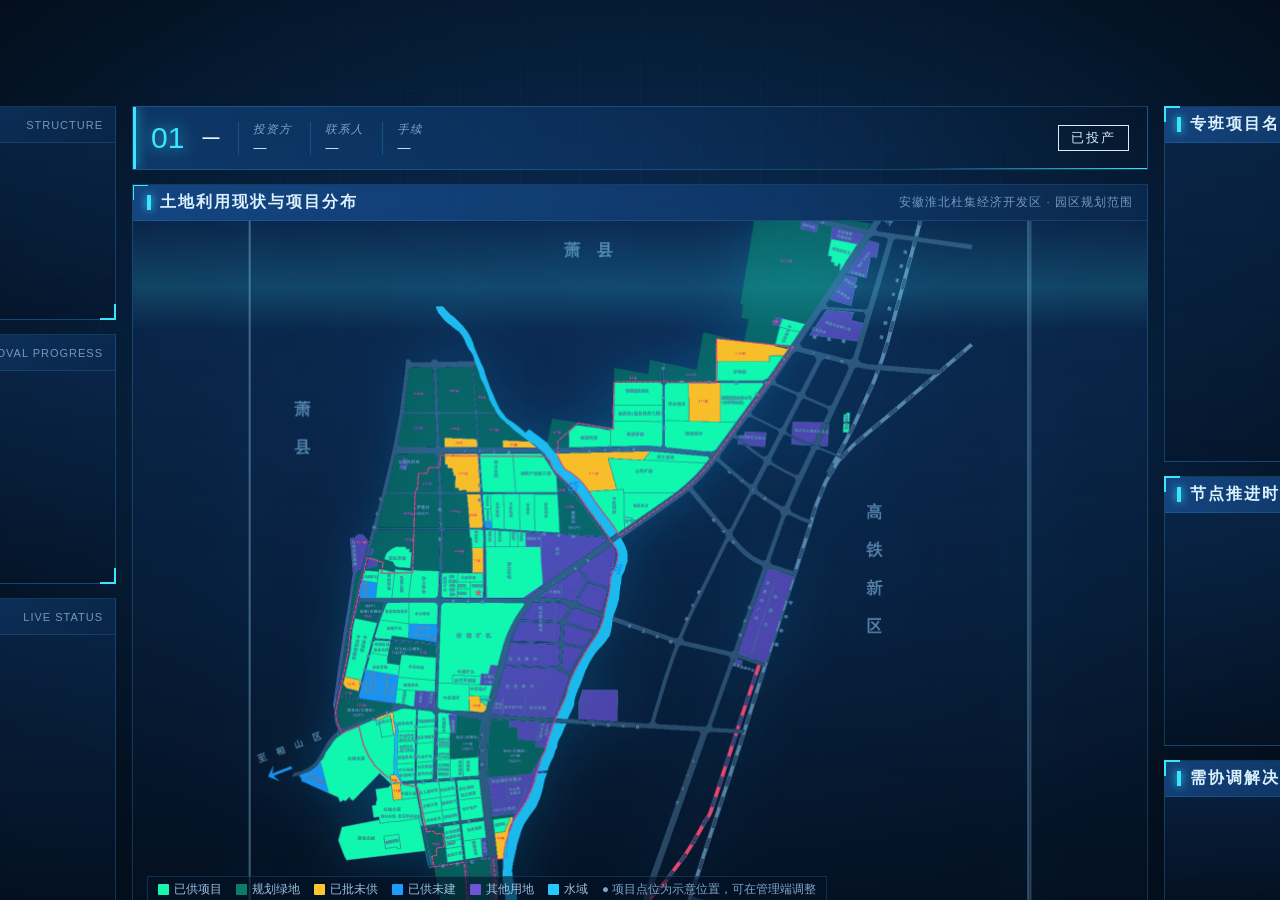
==== index.html @ 0985a7a4 "add index.html" ====
<!DOCTYPE html>
<html lang="zh-CN">
<head>
<meta charset="UTF-8">
<meta name="viewport" content="width=device-width,initial-scale=1">
<title>安徽淮北杜集经济开发区 · 重点项目专班智慧化管理平台</title>
<link rel="stylesheet" href="css/main.css">
</head>
<body>
<div id="viewport">
  <div id="stage">
    <canvas id="particles"></canvas>
    <div class="grid-bg"></div>

    <!-- ================= 头部 ================= -->
    <header class="hd">
      <div class="hd-left">
        <div class="logo-ring">
          <svg viewBox="0 0 120 120">
            <defs>
              <path id="txtCircle" d="M60,60 m-46,0 a46,46 0 1,1 92,0 a46,46 0 1,1 -92,0"></path>
            </defs>
            <g class="ring-spin">
              <circle cx="60" cy="60" r="56" fill="none" stroke="rgba(56,230,255,.45)" stroke-width="1" stroke-dasharray="9 7"></circle>
              <text font-size="9.5" fill="#8ff4ff" letter-spacing="1.6">
                <textPath xlink:href="#txtCircle" href="#txtCircle" startOffset="0">安徽淮北杜集经济开发区 · DUJI DEVELOPMENT ZONE ·</textPath>
              </text>
            </g>
            <g class="ring-spin-rev">
              <circle cx="60" cy="60" r="34" fill="none" stroke="#38e6ff" stroke-width="1.6" stroke-dasharray="2 10" opacity=".85"></circle>
            </g>
            <polygon points="60,30 84,44 84,74 60,88 36,74 36,44" fill="rgba(24,180,255,.10)" stroke="rgba(56,230,255,.75)" stroke-width="1.4"></polygon>
            <circle cx="60" cy="60" r="4.5" fill="#18f5b0"></circle>
          </svg>
        </div>
        <div class="park-name" id="parkName">安徽淮北杜集经济开发区<small>DUJI ECONOMIC DEVELOPMENT ZONE</small></div>
      </div>

      <div class="hd-title">
        <h1 id="mainTitle">重点项目专班智慧化管理平台</h1>
        <div class="sub" id="subTitle"></div>
        <div class="deco"></div>
      </div>

      <div class="hd-right">
        <div class="clock" id="clock">00:00:00</div>
        <div class="clock-date" id="clockDate"></div>
      </div>
    </header>

    <!-- ================= 顶部 KPI ================= -->
    <div class="kpi-row" id="kpiRow"></div>

    <!-- ================= 主体三栏 ================= -->
    <main class="grid">
      <!-- 左栏 -->
      <section class="col col-left">
        <div class="panel h210">
          <div class="panel-head"><i></i><h3>项目结构</h3><em>STRUCTURE</em></div>
          <div class="panel-body"><div class="rings" id="rings"></div></div>
        </div>

        <div class="panel h250">
          <div class="panel-head"><i></i><h3>手续办理进度</h3><em>APPROVAL PROGRESS</em></div>
          <div class="panel-body"><div class="bars" id="bars"></div></div>
        </div>

        <div class="panel flex1">
          <div class="panel-head"><i></i><h3>在办项目动态</h3><em>LIVE STATUS</em></div>
          <div class="panel-body"><div class="card-wrap" id="cardWrap"></div></div>
        </div>
      </section>

      <!-- 中栏 -->
      <section class="col col-center">
        <div class="now-bar" id="nowBar">
          <span class="nb-seq">01</span>
          <span class="nb-name">—</span>
          <span class="nb-item"><em>投资方</em><b>—</b></span>
          <span class="nb-item"><em>联系人</em><b>—</b></span>
          <span class="nb-item"><em>手续</em><b>—</b></span>
          <span class="nb-st">已投产</span>
        </div>

        <div class="panel map-panel">
          <div class="map-head"><i></i><h3>土地利用现状与项目分布</h3><em>安徽淮北杜集经济开发区 · 园区规划范围</em></div>
          <div class="map-frame">
            <img id="mapImg" src="images/land-use-map.png" alt="土地利用现状图">
            <div class="map-scan"></div>
            <div id="mapMarkers" style="position:absolute;inset:0;"></div>
            <div class="map-legend">
              <span><i style="background:#18f5b0"></i>已供项目</span>
              <span><i style="background:#0b7c68"></i>规划绿地</span>
              <span><i style="background:#ffc42e"></i>已批未供</span>
              <span><i style="background:#1e9bff"></i>已供未建</span>
              <span><i style="background:#6e55d8"></i>其他用地</span>
              <span><i style="background:#25c8ff"></i>水域</span>
              <span style="color:#7fa6c8">● 项目点位为示意位置，可在管理端调整</span>
            </div>
          </div>
        </div>
      </section>

      <!-- 右栏 -->
      <section class="col col-right">
        <div class="panel h350">
          <div class="panel-head"><i></i><h3>专班项目名录</h3><em>PROJECT LIST</em></div>
          <div class="panel-body" style="padding:2px 6px;"><div class="list" id="list"><div class="list-inner" id="listInner"></div></div></div>
        </div>

        <div class="panel flex1">
          <div class="panel-head"><i></i><h3>节点推进时间轴</h3><em>TIMELINE</em></div>
          <div class="panel-body" style="padding:8px 12px;"><div class="tl" id="tl"><div class="tl-inner" id="tlInner"></div></div></div>
        </div>

        <div class="panel h150">
          <div class="panel-head"><i></i><h3>需协调解决问题</h3><em>ISSUES</em></div>
          <div class="panel-body" style="padding:8px 10px;overflow:hidden;"><div class="issues" id="issues"></div></div>
        </div>
      </section>
    </main>

    <!-- ================= 底部 ================= -->
    <footer class="ft">
      <div class="badge"><i></i>专班调度动态</div>
      <div class="marquee"><div class="marquee-inner" id="marqueeInner"></div></div>
    </footer>
    <div class="stamp" id="stamp"></div>
  </div>
</div>

<script src="js/data.js"></script>
<script src="js/particles.js"></script>
<script src="js/main.js"></script>
</body>
</html>
---- css/main.css ----
/* ============================================================
   安徽淮北杜集经济开发区 · 重点项目专班智慧化管理平台
   ============================================================ */
:root{
  --cyan:#38e6ff;
  --blue:#2b8cff;
  --green:#18f5b0;
  --amber:#ffc42e;
  --violet:#9b7bff;
  --red:#ff5c7a;
  --txt:#d6ecff;
  --txt-dim:#8fb6d8;
  --line:rgba(74,190,255,.22);
  --panel-bg:linear-gradient(180deg,rgba(13,46,88,.62) 0%,rgba(6,20,42,.42) 100%);
  --font:"微软雅黑","Microsoft YaHei","PingFang SC",sans-serif;
  --num:"Bahnschrift","DIN Alternate","Arial Narrow","Impact",sans-serif;
}
*{margin:0;padding:0;box-sizing:border-box;}
html,body{width:100%;height:100%;overflow:hidden;background:#02060f;}
body{font-family:var(--font);color:var(--txt);-webkit-font-smoothing:antialiased;}
#viewport{position:fixed;inset:0;display:flex;align-items:center;justify-content:center;background:
  radial-gradient(1400px 900px at 50% 45%,#07203f 0%,#03101f 55%,#02060f 100%);}
#stage{width:1920px;height:1080px;position:relative;transform-origin:center center;flex:0 0 auto;
  background:radial-gradient(1200px 760px at 50% 40%,rgba(20,90,170,.28) 0%,rgba(4,14,30,0) 72%);}
#particles{position:absolute;inset:0;width:1920px;height:1080px;display:block;}
.grid-bg{position:absolute;inset:0;background-image:
  linear-gradient(rgba(56,180,255,.055) 1px,transparent 1px),
  linear-gradient(90deg,rgba(56,180,255,.055) 1px,transparent 1px);
  background-size:60px 60px;mask-image:radial-gradient(1000px 640px at 50% 45%,#000 20%,transparent 80%);}

/* ---------------- 头部 ---------------- */
.hd{position:absolute;left:0;top:0;width:1920px;height:96px;z-index:6;}
.hd::after{content:'';position:absolute;left:0;bottom:6px;width:100%;height:1px;
  background:linear-gradient(90deg,transparent,rgba(56,230,255,.15) 12%,rgba(56,230,255,.65) 50%,rgba(56,230,255,.15) 88%,transparent);}
.hd-title{position:absolute;left:50%;top:14px;transform:translateX(-50%);text-align:center;width:1200px;}
.hd-title h1{font-size:40px;font-weight:700;letter-spacing:8px;
  background:linear-gradient(180deg,#ffffff 12%,#8fd8ff 62%,#2f9bff 100%);
  -webkit-background-clip:text;background-clip:text;color:transparent;
  text-shadow:0 0 26px rgba(56,180,255,.55);}
.hd-title .sub{margin-top:6px;font-size:14px;letter-spacing:4px;color:#7fb4dc;}
.hd-title .deco{position:absolute;left:50%;transform:translateX(-50%);bottom:-3px;width:520px;height:6px;
  background:linear-gradient(90deg,transparent,rgba(56,230,255,.85),transparent);filter:blur(1px);}
.hd-left,.hd-right{position:absolute;top:22px;display:flex;align-items:center;gap:14px;}
.hd-left{left:34px;}
.hd-right{right:34px;flex-direction:column;align-items:flex-end;gap:2px;}
.park-name{font-size:19px;letter-spacing:3px;color:#bfe4ff;text-shadow:0 0 14px rgba(56,180,255,.5);}
.park-name small{display:block;font-size:11px;letter-spacing:2px;color:#6f9dc2;margin-top:3px;}
.clock{font-family:var(--num);font-size:26px;letter-spacing:2px;color:#e8f6ff;text-shadow:0 0 16px rgba(56,220,255,.7);}
.clock-date{font-size:13px;letter-spacing:2px;color:#8fb6d8;}

/* 旋转 logo 环 */
.logo-ring{width:56px;height:56px;position:relative;flex:0 0 auto;}
.logo-ring svg{position:absolute;inset:0;width:100%;height:100%;}
.ring-spin{animation:spin 14s linear infinite;transform-origin:50% 50%;}
.ring-spin-rev{animation:spin 9s linear infinite reverse;transform-origin:50% 50%;}
.logo-core{position:absolute;inset:0;display:flex;align-items:center;justify-content:center;
  font-family:var(--num);font-size:15px;letter-spacing:1px;color:#8ff4ff;text-shadow:0 0 12px #38e6ff;}
@keyframes spin{to{transform:rotate(360deg);}}

/* ---------------- KPI 条 ---------------- */
.kpi-row{position:absolute;left:430px;right:430px;top:104px;height:78px;display:flex;gap:12px;z-index:5;}
.kpi{flex:1;position:relative;display:flex;align-items:center;gap:12px;padding:0 16px;
  background:linear-gradient(180deg,rgba(15,52,96,.6),rgba(6,20,42,.25));
  border:1px solid var(--line);border-radius:2px;overflow:hidden;}
.kpi::after{content:'';position:absolute;left:0;top:0;width:2px;height:100%;background:var(--cyan);box-shadow:0 0 10px var(--cyan);}
.kpi .ico{font-size:22px;opacity:.9;}
.kpi .num{font-family:var(--num);font-size:32px;line-height:1;color:#fff;text-shadow:0 0 18px rgba(56,200,255,.75);}
.kpi .num small{font-size:14px;margin-left:2px;color:#8fd8ff;font-family:var(--font);}
.kpi .lbl{font-size:13px;color:#9dc3e2;letter-spacing:1px;margin-top:4px;}
.kpi .txt{display:flex;flex-direction:column;justify-content:center;}
.kpi.c1 .num{color:#6ff0ff;} .kpi.c2 .num{color:#ffd76a;} .kpi.c3 .num{color:#7dffc4;} .kpi.c4 .num{color:#ff9db3;}

/* ---------------- 主体三栏 ---------------- */
.grid{position:absolute;left:24px;right:24px;top:196px;bottom:74px;display:grid;
  grid-template-columns:412px 1fr 412px;gap:16px;z-index:4;}
.col{display:flex;flex-direction:column;gap:14px;min-height:0;}

.panel{position:relative;background:var(--panel-bg);border:1px solid var(--line);
  backdrop-filter:blur(2px);display:flex;flex-direction:column;min-height:0;}
.panel::before,.panel::after{content:'';position:absolute;width:14px;height:14px;border:2px solid var(--cyan);}
.panel::before{left:-1px;top:-1px;border-right:0;border-bottom:0;}
.panel::after{right:-1px;bottom:-1px;border-left:0;border-top:0;}
.panel-head{height:36px;flex:0 0 auto;display:flex;align-items:center;gap:9px;padding:0 12px;
  background:linear-gradient(90deg,rgba(43,140,255,.3),rgba(43,140,255,.02));
  border-bottom:1px solid rgba(74,190,255,.16);}
.panel-head i{width:4px;height:15px;background:var(--cyan);box-shadow:0 0 9px var(--cyan);}
.panel-head h3{font-size:16px;font-weight:600;letter-spacing:2px;color:#d9f1ff;}
.panel-head em{margin-left:auto;font-style:normal;font-size:11px;color:#7199bd;letter-spacing:1px;}
.panel-body{flex:1;min-height:0;padding:10px 12px;position:relative;}

/* ---------------- 环形指标 ---------------- */
.rings{display:flex;justify-content:space-around;align-items:center;height:100%;}
.ring{position:relative;width:104px;height:104px;text-align:center;}
.ring svg{transform:rotate(-90deg);}
.ring .val{position:absolute;inset:0;display:flex;flex-direction:column;align-items:center;justify-content:center;}
.ring .val b{font-family:var(--num);font-size:23px;color:#fff;text-shadow:0 0 14px rgba(56,220,255,.8);}
.ring .val b small{font-size:12px;font-family:var(--font);color:#8fd8ff;margin-left:1px;}
.ring .cap{margin-top:6px;font-size:12.5px;color:#9dc3e2;letter-spacing:1px;}

/* ---------------- 进度条 ---------------- */
.bars{display:flex;flex-direction:column;justify-content:space-around;height:100%;gap:2px;}
.bar-row{display:flex;align-items:center;gap:8px;font-size:13px;}
.bar-row .nm{width:82px;color:#bcdcf5;letter-spacing:.5px;flex:0 0 auto;}
.bar-row .track{flex:1;height:9px;background:rgba(120,180,230,.13);position:relative;overflow:hidden;}
.bar-row .track i{position:absolute;left:0;top:0;height:100%;width:0;transition:width 1.2s cubic-bezier(.2,.8,.3,1);
  background:linear-gradient(90deg,rgba(56,230,255,.35),var(--cyan));box-shadow:0 0 10px rgba(56,230,255,.6);}
.bar-row .track i.warn{background:linear-gradient(90deg,rgba(255,196,46,.35),var(--amber));box-shadow:0 0 10px rgba(255,196,46,.55);}
.bar-row .pc{width:74px;text-align:right;font-family:var(--num);font-size:13px;color:#8fd8ff;flex:0 0 auto;}
.bar-row .pc b{color:#fff;font-size:15px;}

/* ---------------- 项目动态卡 ---------------- */
.card-wrap{height:100%;position:relative;overflow:hidden;}
.card{position:absolute;inset:0;display:flex;flex-direction:column;gap:8px;opacity:0;transform:translateY(14px);
  transition:opacity .6s,transform .6s;pointer-events:none;}
.card.on{opacity:1;transform:none;}
.card-top{display:flex;align-items:center;gap:10px;}
.card-seq{font-family:var(--num);font-size:26px;color:#38e6ff;text-shadow:0 0 14px rgba(56,230,255,.75);}
.card-name{font-size:15.5px;font-weight:600;color:#eaf7ff;line-height:1.35;letter-spacing:.4px;}
.tag{display:inline-block;padding:1px 8px;font-size:11px;border:1px solid rgba(56,230,255,.5);color:#7fe6ff;
  background:rgba(56,230,255,.08);letter-spacing:1px;flex:0 0 auto;}
.card-info{display:grid;grid-template-columns:auto 1fr;gap:4px 10px;font-size:13px;color:#bcdcf5;}
.card-info span{color:#7fa6c8;}
.card-info b{font-weight:400;color:#e3f3ff;}
.node-now{background:rgba(56,180,255,.08);border-left:2px solid var(--amber);padding:7px 10px;font-size:12.5px;
  line-height:1.62;color:#cfe6f8;max-height:86px;overflow:hidden;}
.node-now strong{color:var(--amber);font-weight:600;}
.card-photos{display:flex;gap:6px;flex:1;min-height:96px;}
.card-photos img{flex:1;min-width:0;height:100%;object-fit:cover;border:1px solid rgba(74,190,255,.3);}
.card-photos .ph{flex:1;display:flex;align-items:center;justify-content:center;font-size:12px;color:#5d84a8;
  border:1px dashed rgba(74,190,255,.28);background:rgba(10,34,64,.35);letter-spacing:1px;}

/* ---------------- 项目名录 ---------------- */
.list{height:100%;overflow:hidden;position:relative;}
.list-inner{transition:transform .6s cubic-bezier(.2,.8,.3,1);}
.li{display:flex;align-items:center;gap:9px;height:38px;padding:0 8px;border-bottom:1px solid rgba(74,190,255,.09);
  font-size:13px;color:#a9cbe6;transition:all .35s;}
.li .no{font-family:var(--num);font-size:14px;width:24px;color:#5e89ad;flex:0 0 auto;}
.li .nm{flex:1;white-space:nowrap;overflow:hidden;text-overflow:ellipsis;letter-spacing:.3px;}
.li .st{font-size:11px;flex:0 0 auto;padding:1px 6px;border:1px solid;letter-spacing:.5px;}
.li.on{background:linear-gradient(90deg,rgba(56,230,255,.2),rgba(56,230,255,0));color:#fff;
  box-shadow:inset 2px 0 0 var(--cyan);}
.li.on .no{color:#38e6ff;}
.st.a{color:#7dffc4;border-color:rgba(125,255,196,.45);}   /* 已投产 */
.st.b{color:#6fd2ff;border-color:rgba(111,210,255,.45);}   /* 建设中 */
.st.c{color:#ffc42e;border-color:rgba(255,196,46,.45);}    /* 前期手续 */
.st.d{color:#b19bff;border-color:rgba(177,155,255,.45);}   /* 已签约 */

/* ---------------- 时间轴 ---------------- */
.tl{height:100%;overflow:hidden;position:relative;}
.tl-inner{transition:transform .5s ease;}
.tl-item{display:flex;gap:10px;padding:7px 2px 7px 0;position:relative;}
.tl-item .dot{flex:0 0 auto;width:14px;height:14px;border-radius:50%;margin-top:2px;position:relative;
  border:1px solid rgba(120,180,230,.5);background:rgba(10,30,58,.9);}
.tl-item .dot::after{content:'';position:absolute;left:6px;top:14px;width:1px;height:calc(100% + 12px);background:rgba(74,190,255,.22);}
.tl-item:last-child .dot::after{display:none;}
.tl-item.done .dot{background:var(--green);border-color:var(--green);box-shadow:0 0 10px rgba(24,245,176,.75);}
.tl-item.undone .dot{background:rgba(255,196,46,.85);border-color:var(--amber);box-shadow:0 0 10px rgba(255,196,46,.6);}
.tl-item .ct{flex:1;min-width:0;}
.tl-item .t1{display:flex;align-items:baseline;gap:8px;font-size:13.5px;color:#e2f2ff;}
.tl-item .t1 em{font-style:normal;font-family:var(--num);font-size:12px;color:#8fd8ff;margin-left:auto;}
.tl-item .t2{font-size:11.5px;color:#7fa6c8;margin-top:2px;line-height:1.5;
  overflow:hidden;display:-webkit-box;-webkit-line-clamp:2;-webkit-box-orient:vertical;}
.tl-item.done .t1{color:#9fd8c6;}

/* ---------------- 问题提示 ---------------- */
.issues{height:100%;overflow:hidden;}
.issue{display:flex;gap:8px;padding:7px 8px;margin-bottom:6px;font-size:12.5px;line-height:1.55;color:#ffd9e1;
  background:linear-gradient(90deg,rgba(255,92,122,.16),rgba(255,92,122,.02));border-left:2px solid var(--red);}
.issue .p{color:#ff9db1;flex:0 0 auto;}
.issue b{color:#ff8fa6;font-weight:600;}

/* ---------------- 地图区 ---------------- */
.map-panel{flex:1;display:flex;flex-direction:column;padding:0;overflow:hidden;}
.map-head{height:36px;flex:0 0 auto;display:flex;align-items:center;padding:0 14px;gap:9px;
  background:linear-gradient(90deg,rgba(43,140,255,.3),rgba(43,140,255,.02));border-bottom:1px solid rgba(74,190,255,.16);}
.map-head i{width:4px;height:15px;background:var(--cyan);box-shadow:0 0 9px var(--cyan);}
.map-head h3{font-size:16px;letter-spacing:2px;color:#d9f1ff;font-weight:600;}
.map-head em{margin-left:auto;font-style:normal;font-size:11.5px;color:#7199bd;letter-spacing:1px;}
.map-frame{flex:1;position:relative;min-height:0;overflow:hidden;}
#mapImg{position:absolute;left:50%;top:50%;transform:translate(-50%,-50%);height:118%;width:auto;
  filter:drop-shadow(0 0 26px rgba(24,180,255,.28)) saturate(1.05);}
.map-scan{position:absolute;left:0;right:0;height:110px;pointer-events:none;
  background:linear-gradient(180deg,rgba(56,230,255,0),rgba(56,230,255,.16) 60%,rgba(56,230,255,0));
  animation:scan 7s linear infinite;}
@keyframes scan{0%{top:-120px;}100%{top:100%;}}
.map-mk{position:absolute;transform:translate(-50%,-50%);cursor:pointer;z-index:3;}
.mk-dot{width:12px;height:12px;border-radius:50%;background:#fff;position:relative;
  box-shadow:0 0 12px 3px currentColor;border:2px solid currentColor;}
.mk-dot::before,.mk-dot::after{content:'';position:absolute;left:50%;top:50%;width:100%;height:100%;
  border-radius:50%;border:1px solid currentColor;transform:translate(-50%,-50%);animation:pulse 2.4s ease-out infinite;}
.mk-dot::after{animation-delay:1.2s;}
@keyframes pulse{0%{width:12px;height:12px;opacity:.95;}100%{width:64px;height:64px;opacity:0;}}
.map-mk .mk-tag{position:absolute;left:16px;top:-11px;white-space:nowrap;font-size:12px;padding:2px 8px;
  background:rgba(4,22,44,.82);border:1px solid currentColor;color:#e6f6ff;letter-spacing:.5px;
  box-shadow:0 0 12px rgba(0,0,0,.4);}
.map-mk .mk-tag b{font-family:var(--num);margin-right:5px;color:inherit;}
.map-mk.flip .mk-tag{left:auto;right:16px;}
.map-mk.on .mk-dot{transform:scale(1.5);}
.map-mk.on .mk-tag{background:rgba(8,40,76,.95);box-shadow:0 0 18px currentColor;}
.map-legend{position:absolute;left:14px;bottom:12px;display:flex;gap:14px;flex-wrap:wrap;font-size:11.5px;color:#9dc3e2;
  background:rgba(4,18,38,.6);border:1px solid rgba(74,190,255,.18);padding:5px 10px;}
.map-legend span{display:flex;align-items:center;gap:5px;}
.map-legend i{width:11px;height:11px;display:inline-block;border-radius:1px;}

/* ---------------- 底部跑马灯 ---------------- */
.ft{position:absolute;left:24px;right:24px;bottom:12px;height:50px;display:flex;align-items:center;gap:14px;z-index:5;}
.ft .badge{flex:0 0 auto;display:flex;align-items:center;gap:8px;font-size:13px;letter-spacing:2px;color:#8ff4ff;
  border:1px solid rgba(56,230,255,.35);padding:5px 12px;background:rgba(10,40,74,.55);}
.ft .badge i{width:7px;height:7px;border-radius:50%;background:var(--green);box-shadow:0 0 10px var(--green);animation:blink 1.6s infinite;}
@keyframes blink{50%{opacity:.25;}}
.marquee{flex:1;height:50px;overflow:hidden;position:relative;border:1px solid var(--line);
  background:linear-gradient(90deg,rgba(11,40,76,.55),rgba(5,16,34,.35));}
.marquee-inner{position:absolute;left:0;top:0;height:100%;display:flex;align-items:center;white-space:nowrap;
  animation:marq 60s linear infinite;}
.marquee-inner span{font-size:14px;color:#bfe0f7;padding:0 22px;letter-spacing:.5px;}
.marquee-inner span em{font-style:normal;font-family:var(--num);color:#38e6ff;margin-right:8px;font-size:15px;}
.marquee-inner span b{color:#ffd76a;font-weight:400;}
@keyframes marq{0%{transform:translateX(0);}100%{transform:translateX(-50%);}}

/* 当前项目信息条（地图上方） */
.now-bar{flex:0 0 auto;height:64px;display:flex;align-items:center;gap:18px;padding:0 18px;position:relative;overflow:hidden;
  background:linear-gradient(90deg,rgba(20,80,150,.55),rgba(6,22,44,.28));border:1px solid var(--line);}
.now-bar::before{content:'';position:absolute;left:0;top:0;width:3px;height:100%;background:var(--cyan);box-shadow:0 0 12px var(--cyan);}
.now-bar::after{content:'';position:absolute;right:0;bottom:0;width:240px;height:1px;background:linear-gradient(90deg,transparent,var(--cyan));}
.nb-seq{font-family:var(--num);font-size:30px;line-height:1;color:#38e6ff;text-shadow:0 0 16px rgba(56,230,255,.8);flex:0 0 auto;}
.nb-name{font-size:17px;font-weight:600;color:#eaf7ff;letter-spacing:1px;max-width:420px;white-space:nowrap;overflow:hidden;text-overflow:ellipsis;flex:0 0 auto;}
.nb-item{display:flex;flex-direction:column;font-size:11.5px;color:#7fa6c8;letter-spacing:1px;border-left:1px solid rgba(74,190,255,.22);padding-left:14px;}
.nb-item b{font-weight:400;color:#dcefff;font-size:13px;margin-top:3px;max-width:280px;white-space:nowrap;overflow:hidden;text-overflow:ellipsis;}
.nb-st{margin-left:auto;font-size:13px;letter-spacing:2px;padding:3px 12px;border:1px solid currentColor;flex:0 0 auto;}

/* 侧栏填充 */
.flex1{flex:1;min-height:0;}
.h210{flex:0 0 214px;}
.h250{flex:0 0 250px;}
.h350{flex:0 0 356px;}
.h150{flex:0 0 156px;}
.map-kpi{display:flex;gap:10px;flex:0 0 auto;padding:10px 12px 4px;}
.map-kpi .k{flex:1;text-align:center;border:1px solid var(--line);padding:6px 4px;background:rgba(10,34,64,.45);}
.map-kpi .k b{display:block;font-family:var(--num);font-size:22px;color:#7dffc4;text-shadow:0 0 12px rgba(125,255,196,.6);}
.map-kpi .k span{font-size:11.5px;color:#8fb6d8;letter-spacing:1px;}

/* 数据更新时间戳 */
.stamp{position:absolute;right:34px;bottom:70px;font-size:11.5px;color:#5f88aa;letter-spacing:1px;z-index:5;}

/* 大屏空白兜底 */
.empty{display:flex;align-items:center;justify-content:center;height:100%;color:#5d84a8;font-size:13px;}
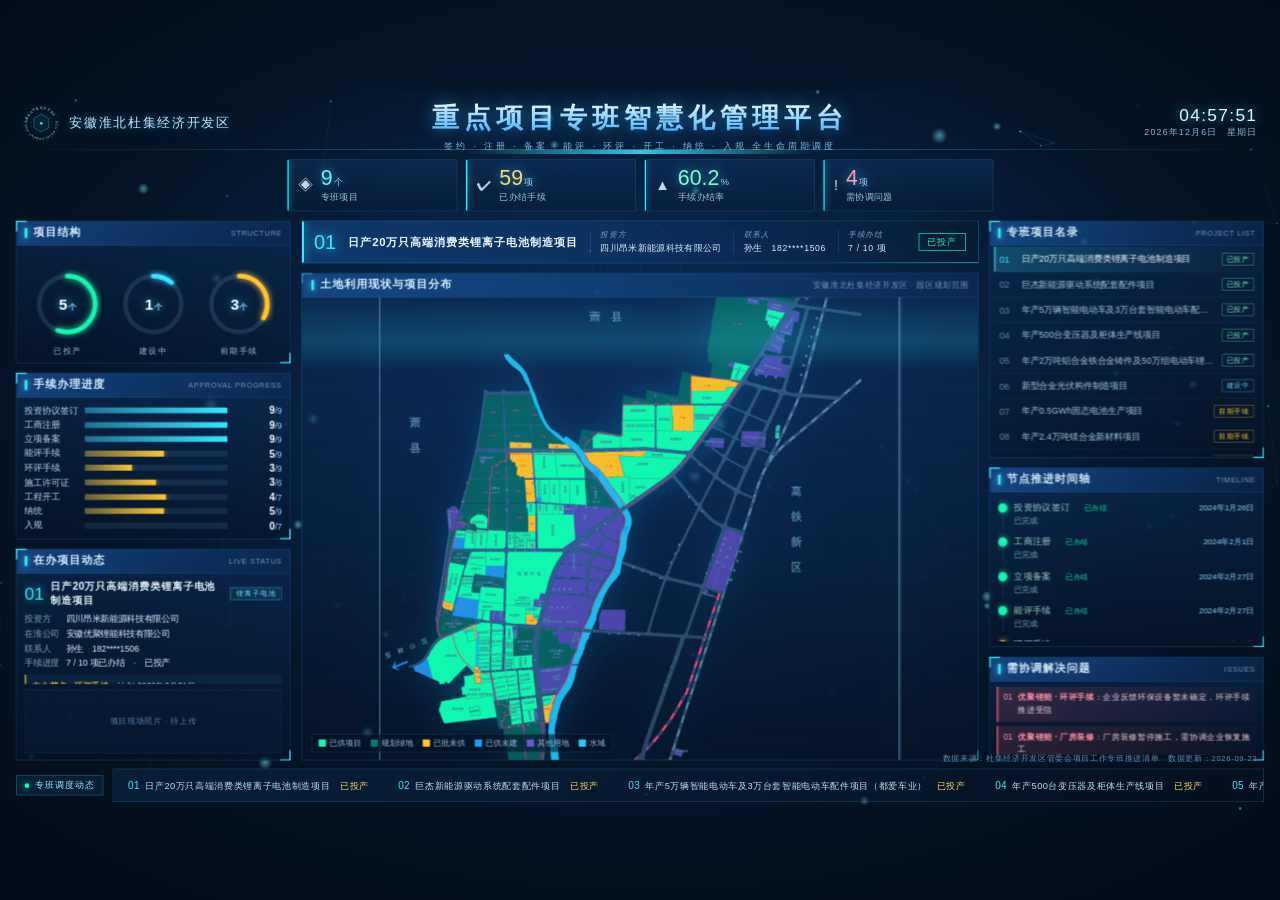
==== commit 1949f6bd: "update dashboard: mask phones, remove map markers" ====
--- a/index.html
+++ b/index.html
@@ -87,7 +87,6 @@
           <div class="map-frame">
             <img id="mapImg" src="images/land-use-map.png" alt="土地利用现状图">
             <div class="map-scan"></div>
-            <div id="mapMarkers" style="position:absolute;inset:0;"></div>
             <div class="map-legend">
               <span><i style="background:#18f5b0"></i>已供项目</span>
               <span><i style="background:#0b7c68"></i>规划绿地</span>
@@ -95,7 +94,6 @@
               <span><i style="background:#1e9bff"></i>已供未建</span>
               <span><i style="background:#6e55d8"></i>其他用地</span>
               <span><i style="background:#25c8ff"></i>水域</span>
-              <span style="color:#7fa6c8">● 项目点位为示意位置，可在管理端调整</span>
             </div>
           </div>
         </div>
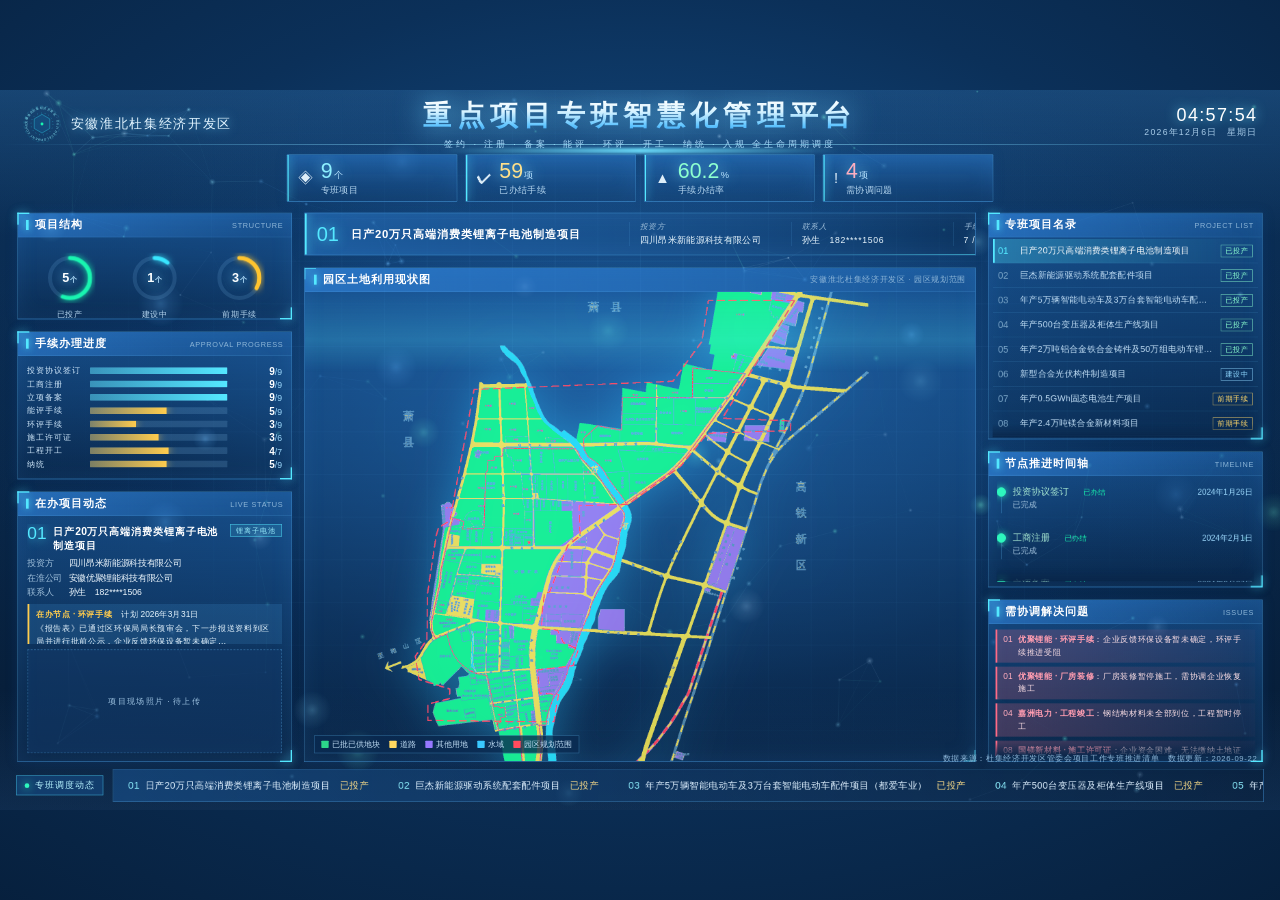
==== commit 34d639a8: "ui: tech-blue theme, unified green map, red boundary, perf" ====
--- a/index.html
+++ b/index.html
@@ -55,12 +55,12 @@
     <main class="grid">
       <!-- 左栏 -->
       <section class="col col-left">
-        <div class="panel h210">
+        <div class="panel h130">
           <div class="panel-head"><i></i><h3>项目结构</h3><em>STRUCTURE</em></div>
           <div class="panel-body"><div class="rings" id="rings"></div></div>
         </div>
 
-        <div class="panel h250">
+        <div class="panel h206">
           <div class="panel-head"><i></i><h3>手续办理进度</h3><em>APPROVAL PROGRESS</em></div>
           <div class="panel-body"><div class="bars" id="bars"></div></div>
         </div>
@@ -83,17 +83,16 @@
         </div>
 
         <div class="panel map-panel">
-          <div class="map-head"><i></i><h3>土地利用现状与项目分布</h3><em>安徽淮北杜集经济开发区 · 园区规划范围</em></div>
+          <div class="map-head"><i></i><h3>园区土地利用现状图</h3><em>安徽淮北杜集经济开发区 · 园区规划范围</em></div>
           <div class="map-frame">
             <img id="mapImg" src="images/land-use-map.png" alt="土地利用现状图">
             <div class="map-scan"></div>
             <div class="map-legend">
-              <span><i style="background:#18f5b0"></i>已供项目</span>
-              <span><i style="background:#0b7c68"></i>规划绿地</span>
-              <span><i style="background:#ffc42e"></i>已批未供</span>
-              <span><i style="background:#1e9bff"></i>已供未建</span>
-              <span><i style="background:#6e55d8"></i>其他用地</span>
-              <span><i style="background:#25c8ff"></i>水域</span>
+              <span><i style="background:#2cd68a"></i>已批已供地块</span>
+              <span><i style="background:#ffd860"></i>道路</span>
+              <span><i style="background:#9678ff"></i>其他用地</span>
+              <span><i style="background:#3ac8ff"></i>水域</span>
+              <span><i style="background:#ff4c5e"></i>园区规划范围</span>
             </div>
           </div>
         </div>
@@ -101,7 +100,7 @@
 
       <!-- 右栏 -->
       <section class="col col-right">
-        <div class="panel h350">
+        <div class="panel h332">
           <div class="panel-head"><i></i><h3>专班项目名录</h3><em>PROJECT LIST</em></div>
           <div class="panel-body" style="padding:2px 6px;"><div class="list" id="list"><div class="list-inner" id="listInner"></div></div></div>
         </div>
@@ -111,7 +110,7 @@
           <div class="panel-body" style="padding:8px 12px;"><div class="tl" id="tl"><div class="tl-inner" id="tlInner"></div></div></div>
         </div>
 
-        <div class="panel h150">
+        <div class="panel h224">
           <div class="panel-head"><i></i><h3>需协调解决问题</h3><em>ISSUES</em></div>
           <div class="panel-body" style="padding:8px 10px;overflow:hidden;"><div class="issues" id="issues"></div></div>
         </div>
--- a/css/main.css
+++ b/css/main.css
@@ -1,246 +1,251 @@
 /* ============================================================
    安徽淮北杜集经济开发区 · 重点项目专班智慧化管理平台
+   科技蓝配色版
    ============================================================ */
 :root{
-  --cyan:#38e6ff;
-  --blue:#2b8cff;
-  --green:#18f5b0;
-  --amber:#ffc42e;
-  --violet:#9b7bff;
-  --red:#ff5c7a;
-  --txt:#d6ecff;
-  --txt-dim:#8fb6d8;
-  --line:rgba(74,190,255,.22);
-  --panel-bg:linear-gradient(180deg,rgba(13,46,88,.62) 0%,rgba(6,20,42,.42) 100%);
+  --cyan:#54e8ff;
+  --cyan-soft:#8ff0ff;
+  --blue:#3d9bff;
+  --blue-lt:#6fc0ff;
+  --green:#2ef7bd;
+  --amber:#ffcc4d;
+  --violet:#a98cff;
+  --red:#ff6b86;
+  --txt:#eaf7ff;
+  --txt-2:#c3e0f7;
+  --txt-dim:#9dbfdd;
+  --line:rgba(104,196,255,.34);
+  --line-soft:rgba(104,196,255,.18);
+  --panel-bg:linear-gradient(180deg,rgba(32,104,180,.52) 0%,rgba(10,42,80,.34) 100%);
+  --panel-glow:inset 0 0 34px rgba(74,170,255,.10), 0 0 16px rgba(16,70,140,.30);
   --font:"微软雅黑","Microsoft YaHei","PingFang SC",sans-serif;
   --num:"Bahnschrift","DIN Alternate","Arial Narrow","Impact",sans-serif;
 }
 *{margin:0;padding:0;box-sizing:border-box;}
-html,body{width:100%;height:100%;overflow:hidden;background:#02060f;}
+html,body{width:100%;height:100%;overflow:hidden;background:#05182f;}
 body{font-family:var(--font);color:var(--txt);-webkit-font-smoothing:antialiased;}
-#viewport{position:fixed;inset:0;display:flex;align-items:center;justify-content:center;background:
-  radial-gradient(1400px 900px at 50% 45%,#07203f 0%,#03101f 55%,#02060f 100%);}
+#viewport{position:fixed;inset:0;display:flex;align-items:center;justify-content:center;
+  background:
+    radial-gradient(1500px 980px at 50% 40%,#16538f 0%,#0b3059 38%,#082444 62%,#051c37 78%,#031022 100%);}
 #stage{width:1920px;height:1080px;position:relative;transform-origin:center center;flex:0 0 auto;
-  background:radial-gradient(1200px 760px at 50% 40%,rgba(20,90,170,.28) 0%,rgba(4,14,30,0) 72%);}
+  background:
+    radial-gradient(1300px 820px at 50% 42%,rgba(58,150,240,.34) 0%,rgba(16,60,120,.10) 55%,rgba(4,20,40,0) 78%),
+    linear-gradient(180deg,rgba(12,52,96,.55) 0%,rgba(6,26,50,.30) 55%,rgba(4,18,36,.55) 100%);
+  overflow:hidden;}
 #particles{position:absolute;inset:0;width:1920px;height:1080px;display:block;}
 .grid-bg{position:absolute;inset:0;background-image:
-  linear-gradient(rgba(56,180,255,.055) 1px,transparent 1px),
-  linear-gradient(90deg,rgba(56,180,255,.055) 1px,transparent 1px);
-  background-size:60px 60px;mask-image:radial-gradient(1000px 640px at 50% 45%,#000 20%,transparent 80%);}
+  linear-gradient(rgba(104,196,255,.085) 1px,transparent 1px),
+  linear-gradient(90deg,rgba(104,196,255,.085) 1px,transparent 1px);
+  background-size:64px 64px;
+  mask-image:radial-gradient(1150px 720px at 50% 46%,#000 26%,transparent 82%);
+  -webkit-mask-image:radial-gradient(1150px 720px at 50% 46%,#000 26%,transparent 82%);}
+/* 顶部 / 底部光带 */
+#stage::before{content:'';position:absolute;left:0;top:0;width:100%;height:220px;pointer-events:none;
+  background:linear-gradient(180deg,rgba(90,180,255,.16),rgba(90,180,255,0));}
+#stage::after{content:'';position:absolute;left:0;bottom:0;width:100%;height:180px;pointer-events:none;
+  background:linear-gradient(0deg,rgba(70,150,240,.14),rgba(70,150,240,0));}
 
 /* ---------------- 头部 ---------------- */
-.hd{position:absolute;left:0;top:0;width:1920px;height:96px;z-index:6;}
+.hd{position:absolute;left:0;top:0;width:1920px;height:88px;z-index:6;}
 .hd::after{content:'';position:absolute;left:0;bottom:6px;width:100%;height:1px;
-  background:linear-gradient(90deg,transparent,rgba(56,230,255,.15) 12%,rgba(56,230,255,.65) 50%,rgba(56,230,255,.15) 88%,transparent);}
-.hd-title{position:absolute;left:50%;top:14px;transform:translateX(-50%);text-align:center;width:1200px;}
-.hd-title h1{font-size:40px;font-weight:700;letter-spacing:8px;
-  background:linear-gradient(180deg,#ffffff 12%,#8fd8ff 62%,#2f9bff 100%);
+  background:linear-gradient(90deg,transparent,rgba(110,210,255,.35) 12%,rgba(150,230,255,.95) 50%,rgba(110,210,255,.35) 88%,transparent);}
+.hd-title{position:absolute;left:50%;top:10px;transform:translateX(-50%);text-align:center;width:1240px;}
+.hd-title h1{font-size:42px;font-weight:700;letter-spacing:8px;
+  background:linear-gradient(180deg,#ffffff 6%,#d6f2ff 40%,#5ec4ff 78%,#2b8fe8 100%);
   -webkit-background-clip:text;background-clip:text;color:transparent;
-  text-shadow:0 0 26px rgba(56,180,255,.55);}
-.hd-title .sub{margin-top:6px;font-size:14px;letter-spacing:4px;color:#7fb4dc;}
-.hd-title .deco{position:absolute;left:50%;transform:translateX(-50%);bottom:-3px;width:520px;height:6px;
-  background:linear-gradient(90deg,transparent,rgba(56,230,255,.85),transparent);filter:blur(1px);}
+  filter:drop-shadow(0 0 22px rgba(110,210,255,.85));}
+.hd-title .sub{margin-top:7px;font-size:14px;letter-spacing:4px;color:#a9d6f5;}
+.hd-title .deco{position:absolute;left:50%;transform:translateX(-50%);bottom:-4px;width:600px;height:8px;
+  background:linear-gradient(90deg,transparent,rgba(110,225,255,.95),transparent);filter:blur(2px);}
 .hd-left,.hd-right{position:absolute;top:22px;display:flex;align-items:center;gap:14px;}
 .hd-left{left:34px;}
 .hd-right{right:34px;flex-direction:column;align-items:flex-end;gap:2px;}
-.park-name{font-size:19px;letter-spacing:3px;color:#bfe4ff;text-shadow:0 0 14px rgba(56,180,255,.5);}
-.park-name small{display:block;font-size:11px;letter-spacing:2px;color:#6f9dc2;margin-top:3px;}
-.clock{font-family:var(--num);font-size:26px;letter-spacing:2px;color:#e8f6ff;text-shadow:0 0 16px rgba(56,220,255,.7);}
-.clock-date{font-size:13px;letter-spacing:2px;color:#8fb6d8;}
-
-/* 旋转 logo 环 */
-.logo-ring{width:56px;height:56px;position:relative;flex:0 0 auto;}
+.park-name{font-size:19px;letter-spacing:3px;color:#e2f4ff;text-shadow:0 0 16px rgba(110,210,255,.75);}
+.park-name small{display:block;font-size:11px;letter-spacing:2px;color:#93bcdc;margin-top:3px;}
+.clock{font-family:var(--num);font-size:27px;letter-spacing:2px;color:#ffffff;text-shadow:0 0 18px rgba(110,225,255,.95);}
+.clock-date{font-size:13px;letter-spacing:2px;color:#a9cdea;}
+
+.logo-ring{width:58px;height:58px;position:relative;flex:0 0 auto;}
 .logo-ring svg{position:absolute;inset:0;width:100%;height:100%;}
-.ring-spin{animation:spin 14s linear infinite;transform-origin:50% 50%;}
-.ring-spin-rev{animation:spin 9s linear infinite reverse;transform-origin:50% 50%;}
-.logo-core{position:absolute;inset:0;display:flex;align-items:center;justify-content:center;
-  font-family:var(--num);font-size:15px;letter-spacing:1px;color:#8ff4ff;text-shadow:0 0 12px #38e6ff;}
+.ring-spin{animation:spin 16s linear infinite;transform-origin:50% 50%;}
+.ring-spin-rev{animation:spin 10s linear infinite reverse;transform-origin:50% 50%;}
 @keyframes spin{to{transform:rotate(360deg);}}
 
 /* ---------------- KPI 条 ---------------- */
-.kpi-row{position:absolute;left:430px;right:430px;top:104px;height:78px;display:flex;gap:12px;z-index:5;}
-.kpi{flex:1;position:relative;display:flex;align-items:center;gap:12px;padding:0 16px;
-  background:linear-gradient(180deg,rgba(15,52,96,.6),rgba(6,20,42,.25));
-  border:1px solid var(--line);border-radius:2px;overflow:hidden;}
-.kpi::after{content:'';position:absolute;left:0;top:0;width:2px;height:100%;background:var(--cyan);box-shadow:0 0 10px var(--cyan);}
-.kpi .ico{font-size:22px;opacity:.9;}
-.kpi .num{font-family:var(--num);font-size:32px;line-height:1;color:#fff;text-shadow:0 0 18px rgba(56,200,255,.75);}
-.kpi .num small{font-size:14px;margin-left:2px;color:#8fd8ff;font-family:var(--font);}
-.kpi .lbl{font-size:13px;color:#9dc3e2;letter-spacing:1px;margin-top:4px;}
+.kpi-row{position:absolute;left:430px;right:430px;top:96px;height:72px;display:flex;gap:12px;z-index:5;}
+.kpi{flex:1;position:relative;display:flex;align-items:center;gap:12px;padding:0 16px;overflow:hidden;
+  background:linear-gradient(180deg,rgba(38,112,190,.62),rgba(12,48,92,.34));
+  border:1px solid var(--line);border-radius:2px;box-shadow:var(--panel-glow);}
+.kpi::after{content:'';position:absolute;left:0;top:0;width:2px;height:100%;background:var(--cyan);box-shadow:0 0 12px var(--cyan);}
+.kpi .ico{font-size:22px;opacity:.95;}
 .kpi .txt{display:flex;flex-direction:column;justify-content:center;}
-.kpi.c1 .num{color:#6ff0ff;} .kpi.c2 .num{color:#ffd76a;} .kpi.c3 .num{color:#7dffc4;} .kpi.c4 .num{color:#ff9db3;}
+.kpi .num{font-family:var(--num);font-size:32px;line-height:1;color:#fff;text-shadow:0 0 20px rgba(120,215,255,.9);}
+.kpi .num small{font-size:14px;margin-left:2px;color:#b8e4ff;font-family:var(--font);}
+.kpi .lbl{font-size:13px;color:#b6d7f0;letter-spacing:1px;margin-top:4px;}
+.kpi.c1 .num{color:#8ff0ff;} .kpi.c2 .num{color:#ffe08a;} .kpi.c3 .num{color:#8dffd0;} .kpi.c4 .num{color:#ffaebf;}
 
 /* ---------------- 主体三栏 ---------------- */
-.grid{position:absolute;left:24px;right:24px;top:196px;bottom:74px;display:grid;
-  grid-template-columns:412px 1fr 412px;gap:16px;z-index:4;}
-.col{display:flex;flex-direction:column;gap:14px;min-height:0;}
-
-.panel{position:relative;background:var(--panel-bg);border:1px solid var(--line);
-  backdrop-filter:blur(2px);display:flex;flex-direction:column;min-height:0;}
-.panel::before,.panel::after{content:'';position:absolute;width:14px;height:14px;border:2px solid var(--cyan);}
-.panel::before{left:-1px;top:-1px;border-right:0;border-bottom:0;}
-.panel::after{right:-1px;bottom:-1px;border-left:0;border-top:0;}
+.grid{position:absolute;left:26px;right:26px;top:184px;bottom:72px;display:grid;
+  grid-template-columns:412px 1fr 412px;gap:18px;z-index:4;}
+.col{display:flex;flex-direction:column;gap:18px;min-height:0;min-width:0;}
+
+.panel{position:relative;background:var(--panel-bg);border:1px solid var(--line);box-shadow:var(--panel-glow);
+  display:flex;flex-direction:column;min-height:0;min-width:0;}
+.panel::before,.panel::after{content:'';position:absolute;width:16px;height:16px;border:2px solid var(--cyan);}
+.panel::before{left:-1px;top:-1px;border-right:0;border-bottom:0;filter:drop-shadow(0 0 6px rgba(84,232,255,.9));}
+.panel::after{right:-1px;bottom:-1px;border-left:0;border-top:0;filter:drop-shadow(0 0 6px rgba(84,232,255,.9));}
 .panel-head{height:36px;flex:0 0 auto;display:flex;align-items:center;gap:9px;padding:0 12px;
-  background:linear-gradient(90deg,rgba(43,140,255,.3),rgba(43,140,255,.02));
-  border-bottom:1px solid rgba(74,190,255,.16);}
-.panel-head i{width:4px;height:15px;background:var(--cyan);box-shadow:0 0 9px var(--cyan);}
-.panel-head h3{font-size:16px;font-weight:600;letter-spacing:2px;color:#d9f1ff;}
-.panel-head em{margin-left:auto;font-style:normal;font-size:11px;color:#7199bd;letter-spacing:1px;}
-.panel-body{flex:1;min-height:0;padding:10px 12px;position:relative;}
+  background:linear-gradient(90deg,rgba(61,155,255,.42),rgba(61,155,255,.04));
+  border-bottom:1px solid var(--line-soft);}
+.panel-head i{width:4px;height:15px;background:var(--cyan);box-shadow:0 0 11px var(--cyan);}
+.panel-head h3{font-size:16px;font-weight:600;letter-spacing:2px;color:#ffffff;}
+.panel-head em{margin-left:auto;font-style:normal;font-size:11px;color:#8db6d8;letter-spacing:1px;}
+.panel-body{flex:1;min-height:0;min-width:0;padding:12px 14px;position:relative;overflow:hidden;}
 
 /* ---------------- 环形指标 ---------------- */
 .rings{display:flex;justify-content:space-around;align-items:center;height:100%;}
-.ring{position:relative;width:104px;height:104px;text-align:center;}
+.ring{position:relative;width:76px;height:76px;text-align:center;}
 .ring svg{transform:rotate(-90deg);}
 .ring .val{position:absolute;inset:0;display:flex;flex-direction:column;align-items:center;justify-content:center;}
-.ring .val b{font-family:var(--num);font-size:23px;color:#fff;text-shadow:0 0 14px rgba(56,220,255,.8);}
-.ring .val b small{font-size:12px;font-family:var(--font);color:#8fd8ff;margin-left:1px;}
-.ring .cap{margin-top:6px;font-size:12.5px;color:#9dc3e2;letter-spacing:1px;}
+.ring .val b{font-family:var(--num);font-size:19px;color:#fff;text-shadow:0 0 16px rgba(120,220,255,.95);}
+.ring .val b small{font-size:11px;font-family:var(--font);color:#b8e4ff;margin-left:1px;}
+.ring .cap{margin-top:5px;font-size:12px;color:#b6d7f0;letter-spacing:1px;}
 
 /* ---------------- 进度条 ---------------- */
-.bars{display:flex;flex-direction:column;justify-content:space-around;height:100%;gap:2px;}
-.bar-row{display:flex;align-items:center;gap:8px;font-size:13px;}
-.bar-row .nm{width:82px;color:#bcdcf5;letter-spacing:.5px;flex:0 0 auto;}
-.bar-row .track{flex:1;height:9px;background:rgba(120,180,230,.13);position:relative;overflow:hidden;}
+.bars{display:flex;flex-direction:column;justify-content:space-around;height:100%;}
+.bar-row{display:flex;align-items:center;gap:8px;font-size:12.5px;height:20px;}
+.bar-row .nm{width:86px;color:#cfe7fa;letter-spacing:.5px;flex:0 0 auto;}
+.bar-row .track{flex:1;min-width:0;height:10px;background:rgba(140,200,245,.18);position:relative;overflow:hidden;border-radius:1px;}
 .bar-row .track i{position:absolute;left:0;top:0;height:100%;width:0;transition:width 1.2s cubic-bezier(.2,.8,.3,1);
-  background:linear-gradient(90deg,rgba(56,230,255,.35),var(--cyan));box-shadow:0 0 10px rgba(56,230,255,.6);}
-.bar-row .track i.warn{background:linear-gradient(90deg,rgba(255,196,46,.35),var(--amber));box-shadow:0 0 10px rgba(255,196,46,.55);}
-.bar-row .pc{width:74px;text-align:right;font-family:var(--num);font-size:13px;color:#8fd8ff;flex:0 0 auto;}
+  background:linear-gradient(90deg,rgba(84,232,255,.4),#54e8ff);box-shadow:0 0 12px rgba(84,232,255,.85);}
+.bar-row .track i.warn{background:linear-gradient(90deg,rgba(255,204,77,.4),#ffcc4d);box-shadow:0 0 12px rgba(255,204,77,.8);}
+.bar-row .pc{width:74px;text-align:right;font-family:var(--num);font-size:13px;color:#9fdcff;flex:0 0 auto;}
 .bar-row .pc b{color:#fff;font-size:15px;}
 
 /* ---------------- 项目动态卡 ---------------- */
 .card-wrap{height:100%;position:relative;overflow:hidden;}
-.card{position:absolute;inset:0;display:flex;flex-direction:column;gap:8px;opacity:0;transform:translateY(14px);
-  transition:opacity .6s,transform .6s;pointer-events:none;}
-.card.on{opacity:1;transform:none;}
-.card-top{display:flex;align-items:center;gap:10px;}
-.card-seq{font-family:var(--num);font-size:26px;color:#38e6ff;text-shadow:0 0 14px rgba(56,230,255,.75);}
-.card-name{font-size:15.5px;font-weight:600;color:#eaf7ff;line-height:1.35;letter-spacing:.4px;}
-.tag{display:inline-block;padding:1px 8px;font-size:11px;border:1px solid rgba(56,230,255,.5);color:#7fe6ff;
-  background:rgba(56,230,255,.08);letter-spacing:1px;flex:0 0 auto;}
-.card-info{display:grid;grid-template-columns:auto 1fr;gap:4px 10px;font-size:13px;color:#bcdcf5;}
-.card-info span{color:#7fa6c8;}
-.card-info b{font-weight:400;color:#e3f3ff;}
-.node-now{background:rgba(56,180,255,.08);border-left:2px solid var(--amber);padding:7px 10px;font-size:12.5px;
-  line-height:1.62;color:#cfe6f8;max-height:86px;overflow:hidden;}
+.card{position:absolute;inset:0;display:flex;flex-direction:column;gap:8px;opacity:0;transform:translateY(12px);
+  transition:opacity .6s,transform .6s;pointer-events:none;min-height:0;}
+.card.on{opacity:1;transform:none;pointer-events:auto;}
+.card-top{display:flex;align-items:flex-start;gap:10px;flex:0 0 auto;height:42px;overflow:hidden;}
+.card-seq{font-family:var(--num);font-size:26px;line-height:1.1;color:#54e8ff;text-shadow:0 0 16px rgba(84,232,255,.9);flex:0 0 auto;}
+.card-name{font-size:15.5px;font-weight:600;color:#ffffff;line-height:1.36;letter-spacing:.4px;flex:1;min-width:0;
+  display:-webkit-box;-webkit-line-clamp:2;-webkit-box-orient:vertical;overflow:hidden;}
+.tag{display:inline-block;padding:1px 8px;font-size:11px;border:1px solid rgba(84,232,255,.65);color:#9df0ff;
+  background:rgba(84,232,255,.13);letter-spacing:1px;flex:0 0 auto;white-space:nowrap;}
+.card-info{display:grid;grid-template-columns:auto 1fr;gap:4px 10px;font-size:13px;color:#dcf0ff;flex:0 0 auto;}
+.card-info span{color:#9fbfda;}
+.card-info b{font-weight:400;color:#f0f9ff;overflow:hidden;text-overflow:ellipsis;white-space:nowrap;min-width:0;}
+.node-now{background:rgba(84,180,255,.14);border-left:3px solid var(--amber);padding:6px 10px;font-size:12.5px;
+  line-height:1.6;color:#e8f6ff;flex:0 0 auto;height:60px;overflow:hidden;
+  display:-webkit-box;-webkit-line-clamp:3;-webkit-box-orient:vertical;}
 .node-now strong{color:var(--amber);font-weight:600;}
-.card-photos{display:flex;gap:6px;flex:1;min-height:96px;}
-.card-photos img{flex:1;min-width:0;height:100%;object-fit:cover;border:1px solid rgba(74,190,255,.3);}
-.card-photos .ph{flex:1;display:flex;align-items:center;justify-content:center;font-size:12px;color:#5d84a8;
-  border:1px dashed rgba(74,190,255,.28);background:rgba(10,34,64,.35);letter-spacing:1px;}
-
-/* ---------------- 项目名录 ---------------- */
+.card-photos{display:flex;gap:8px;flex:1 1 auto;min-height:150px;}
+.card-photos img{flex:1;min-width:0;height:100%;object-fit:cover;border:1px solid rgba(104,196,255,.5);
+  box-shadow:0 0 16px rgba(30,110,200,.45);}
+.card-photos .ph{flex:1;display:flex;align-items:center;justify-content:center;font-size:12.5px;color:#9dc2e0;
+  border:1px dashed rgba(104,196,255,.45);background:rgba(20,60,110,.42);letter-spacing:1px;}
+
+/* ---------------- 项目名录（固定 8 行，超出上下滚动） ---------------- */
 .list{height:100%;overflow:hidden;position:relative;}
-.list-inner{transition:transform .6s cubic-bezier(.2,.8,.3,1);}
-.li{display:flex;align-items:center;gap:9px;height:38px;padding:0 8px;border-bottom:1px solid rgba(74,190,255,.09);
-  font-size:13px;color:#a9cbe6;transition:all .35s;}
-.li .no{font-family:var(--num);font-size:14px;width:24px;color:#5e89ad;flex:0 0 auto;}
-.li .nm{flex:1;white-space:nowrap;overflow:hidden;text-overflow:ellipsis;letter-spacing:.3px;}
-.li .st{font-size:11px;flex:0 0 auto;padding:1px 6px;border:1px solid;letter-spacing:.5px;}
-.li.on{background:linear-gradient(90deg,rgba(56,230,255,.2),rgba(56,230,255,0));color:#fff;
-  box-shadow:inset 2px 0 0 var(--cyan);}
-.li.on .no{color:#38e6ff;}
-.st.a{color:#7dffc4;border-color:rgba(125,255,196,.45);}   /* 已投产 */
-.st.b{color:#6fd2ff;border-color:rgba(111,210,255,.45);}   /* 建设中 */
-.st.c{color:#ffc42e;border-color:rgba(255,196,46,.45);}    /* 前期手续 */
-.st.d{color:#b19bff;border-color:rgba(177,155,255,.45);}   /* 已签约 */
+.list-inner{transition:transform .7s cubic-bezier(.3,.85,.3,1);will-change:transform;}
+.li{display:flex;align-items:center;gap:9px;height:37px;padding:0 8px;border-bottom:1px solid rgba(104,196,255,.14);
+  font-size:13px;color:#c3e0f7;transition:background .35s,color .35s;overflow:hidden;}
+.li .no{font-family:var(--num);font-size:14px;width:24px;color:#7ba6c8;flex:0 0 auto;}
+.li .nm{flex:1;min-width:0;white-space:nowrap;overflow:hidden;text-overflow:ellipsis;letter-spacing:.3px;}
+.li .st{font-size:11px;flex:0 0 auto;padding:1px 6px;border:1px solid;letter-spacing:.5px;white-space:nowrap;}
+.li.on{background:linear-gradient(90deg,rgba(84,232,255,.30),rgba(84,232,255,0));color:#ffffff;
+  box-shadow:inset 3px 0 0 var(--cyan);}
+.li.on .no{color:#54e8ff;}
+.st.a{color:#8dffd0;border-color:rgba(141,255,208,.6);}
+.st.b{color:#8fd8ff;border-color:rgba(143,216,255,.6);}
+.st.c{color:#ffd76a;border-color:rgba(255,215,106,.6);}
+.st.d{color:#c3b0ff;border-color:rgba(195,176,255,.6);}
 
 /* ---------------- 时间轴 ---------------- */
 .tl{height:100%;overflow:hidden;position:relative;}
-.tl-inner{transition:transform .5s ease;}
+.tl-inner{transition:transform .5s ease;will-change:transform;}
 .tl-item{display:flex;gap:10px;padding:7px 2px 7px 0;position:relative;}
 .tl-item .dot{flex:0 0 auto;width:14px;height:14px;border-radius:50%;margin-top:2px;position:relative;
-  border:1px solid rgba(120,180,230,.5);background:rgba(10,30,58,.9);}
-.tl-item .dot::after{content:'';position:absolute;left:6px;top:14px;width:1px;height:calc(100% + 12px);background:rgba(74,190,255,.22);}
+  border:1px solid rgba(140,200,245,.6);background:rgba(14,44,82,.9);}
+.tl-item .dot::after{content:'';position:absolute;left:6px;top:14px;width:1px;height:calc(100% + 12px);background:rgba(104,196,255,.3);}
 .tl-item:last-child .dot::after{display:none;}
-.tl-item.done .dot{background:var(--green);border-color:var(--green);box-shadow:0 0 10px rgba(24,245,176,.75);}
-.tl-item.undone .dot{background:rgba(255,196,46,.85);border-color:var(--amber);box-shadow:0 0 10px rgba(255,196,46,.6);}
+.tl-item.done .dot{background:var(--green);border-color:var(--green);box-shadow:0 0 12px rgba(46,247,189,.9);}
+.tl-item.undone .dot{background:rgba(255,204,77,.95);border-color:var(--amber);box-shadow:0 0 12px rgba(255,204,77,.8);}
 .tl-item .ct{flex:1;min-width:0;}
-.tl-item .t1{display:flex;align-items:baseline;gap:8px;font-size:13.5px;color:#e2f2ff;}
-.tl-item .t1 em{font-style:normal;font-family:var(--num);font-size:12px;color:#8fd8ff;margin-left:auto;}
-.tl-item .t2{font-size:11.5px;color:#7fa6c8;margin-top:2px;line-height:1.5;
+.tl-item .t1{display:flex;align-items:baseline;gap:8px;font-size:13.5px;color:#f0f9ff;}
+.tl-item .t1 span{white-space:nowrap;}
+.tl-item .t1 em{font-style:normal;font-family:var(--num);font-size:12px;color:#9fdcff;margin-left:auto;flex:0 0 auto;}
+.tl-item .t2{font-size:11.5px;color:#9fbfda;margin-top:2px;line-height:1.5;height:35px;
   overflow:hidden;display:-webkit-box;-webkit-line-clamp:2;-webkit-box-orient:vertical;}
-.tl-item.done .t1{color:#9fd8c6;}
+.tl-item.done .t1{color:#a8e8d2;}
 
 /* ---------------- 问题提示 ---------------- */
-.issues{height:100%;overflow:hidden;}
-.issue{display:flex;gap:8px;padding:7px 8px;margin-bottom:6px;font-size:12.5px;line-height:1.55;color:#ffd9e1;
-  background:linear-gradient(90deg,rgba(255,92,122,.16),rgba(255,92,122,.02));border-left:2px solid var(--red);}
-.issue .p{color:#ff9db1;flex:0 0 auto;}
-.issue b{color:#ff8fa6;font-weight:600;}
+.issues{height:100%;overflow:hidden;position:relative;}
+.issues::after,.tl::after,.list::after{content:'';position:absolute;left:0;right:0;bottom:0;height:20px;pointer-events:none;
+  background:linear-gradient(0deg,rgba(9,38,74,.92),rgba(9,38,74,0));}
+.issue{display:flex;gap:8px;padding:6px 9px;margin-bottom:6px;font-size:12.5px;line-height:1.5;color:#ffe2e8;
+  background:linear-gradient(90deg,rgba(255,107,134,.22),rgba(255,107,134,.03));border-left:3px solid var(--red);}
+.issue .p{color:#ffadbe;flex:0 0 auto;font-family:var(--num);}
+.issue b{color:#ff9db1;font-weight:600;}
 
 /* ---------------- 地图区 ---------------- */
-.map-panel{flex:1;display:flex;flex-direction:column;padding:0;overflow:hidden;}
+.map-panel{flex:1;display:flex;flex-direction:column;padding:0;overflow:hidden;min-height:0;}
 .map-head{height:36px;flex:0 0 auto;display:flex;align-items:center;padding:0 14px;gap:9px;
-  background:linear-gradient(90deg,rgba(43,140,255,.3),rgba(43,140,255,.02));border-bottom:1px solid rgba(74,190,255,.16);}
-.map-head i{width:4px;height:15px;background:var(--cyan);box-shadow:0 0 9px var(--cyan);}
-.map-head h3{font-size:16px;letter-spacing:2px;color:#d9f1ff;font-weight:600;}
-.map-head em{margin-left:auto;font-style:normal;font-size:11.5px;color:#7199bd;letter-spacing:1px;}
+  background:linear-gradient(90deg,rgba(61,155,255,.42),rgba(61,155,255,.04));border-bottom:1px solid var(--line-soft);}
+.map-head i{width:4px;height:15px;background:var(--cyan);box-shadow:0 0 11px var(--cyan);}
+.map-head h3{font-size:16px;letter-spacing:2px;color:#ffffff;font-weight:600;}
+.map-head em{margin-left:auto;font-style:normal;font-size:11.5px;color:#8db6d8;letter-spacing:1px;}
 .map-frame{flex:1;position:relative;min-height:0;overflow:hidden;}
 #mapImg{position:absolute;left:50%;top:50%;transform:translate(-50%,-50%);height:118%;width:auto;
-  filter:drop-shadow(0 0 26px rgba(24,180,255,.28)) saturate(1.05);}
-.map-scan{position:absolute;left:0;right:0;height:110px;pointer-events:none;
-  background:linear-gradient(180deg,rgba(56,230,255,0),rgba(56,230,255,.16) 60%,rgba(56,230,255,0));
-  animation:scan 7s linear infinite;}
-@keyframes scan{0%{top:-120px;}100%{top:100%;}}
-.map-mk{position:absolute;transform:translate(-50%,-50%);cursor:pointer;z-index:3;}
-.mk-dot{width:12px;height:12px;border-radius:50%;background:#fff;position:relative;
-  box-shadow:0 0 12px 3px currentColor;border:2px solid currentColor;}
-.mk-dot::before,.mk-dot::after{content:'';position:absolute;left:50%;top:50%;width:100%;height:100%;
-  border-radius:50%;border:1px solid currentColor;transform:translate(-50%,-50%);animation:pulse 2.4s ease-out infinite;}
-.mk-dot::after{animation-delay:1.2s;}
-@keyframes pulse{0%{width:12px;height:12px;opacity:.95;}100%{width:64px;height:64px;opacity:0;}}
-.map-mk .mk-tag{position:absolute;left:16px;top:-11px;white-space:nowrap;font-size:12px;padding:2px 8px;
-  background:rgba(4,22,44,.82);border:1px solid currentColor;color:#e6f6ff;letter-spacing:.5px;
-  box-shadow:0 0 12px rgba(0,0,0,.4);}
-.map-mk .mk-tag b{font-family:var(--num);margin-right:5px;color:inherit;}
-.map-mk.flip .mk-tag{left:auto;right:16px;}
-.map-mk.on .mk-dot{transform:scale(1.5);}
-.map-mk.on .mk-tag{background:rgba(8,40,76,.95);box-shadow:0 0 18px currentColor;}
-.map-legend{position:absolute;left:14px;bottom:12px;display:flex;gap:14px;flex-wrap:wrap;font-size:11.5px;color:#9dc3e2;
-  background:rgba(4,18,38,.6);border:1px solid rgba(74,190,255,.18);padding:5px 10px;}
+  filter:drop-shadow(0 0 34px rgba(60,170,255,.5)) saturate(1.18) brightness(1.12);}
+.map-scan{position:absolute;left:0;right:0;top:0;height:120px;pointer-events:none;will-change:transform;
+  background:linear-gradient(180deg,rgba(84,232,255,0),rgba(84,232,255,.20) 60%,rgba(84,232,255,0));
+  animation:scan 8s linear infinite;}
+@keyframes scan{0%{transform:translateY(-130px);}100%{transform:translateY(820px);}}
+.map-legend{position:absolute;left:14px;bottom:12px;display:flex;gap:14px;flex-wrap:wrap;font-size:11.5px;color:#c3e0f7;
+  background:rgba(10,42,80,.78);border:1px solid var(--line);padding:5px 10px;}
 .map-legend span{display:flex;align-items:center;gap:5px;}
 .map-legend i{width:11px;height:11px;display:inline-block;border-radius:1px;}
 
 /* ---------------- 底部跑马灯 ---------------- */
 .ft{position:absolute;left:24px;right:24px;bottom:12px;height:50px;display:flex;align-items:center;gap:14px;z-index:5;}
-.ft .badge{flex:0 0 auto;display:flex;align-items:center;gap:8px;font-size:13px;letter-spacing:2px;color:#8ff4ff;
-  border:1px solid rgba(56,230,255,.35);padding:5px 12px;background:rgba(10,40,74,.55);}
-.ft .badge i{width:7px;height:7px;border-radius:50%;background:var(--green);box-shadow:0 0 10px var(--green);animation:blink 1.6s infinite;}
+.ft .badge{flex:0 0 auto;display:flex;align-items:center;gap:8px;font-size:13px;letter-spacing:2px;color:#b8f4ff;
+  border:1px solid rgba(84,232,255,.5);padding:5px 12px;background:rgba(20,70,124,.7);}
+.ft .badge i{width:7px;height:7px;border-radius:50%;background:var(--green);box-shadow:0 0 12px var(--green);animation:blink 1.6s infinite;}
 @keyframes blink{50%{opacity:.25;}}
 .marquee{flex:1;height:50px;overflow:hidden;position:relative;border:1px solid var(--line);
-  background:linear-gradient(90deg,rgba(11,40,76,.55),rgba(5,16,34,.35));}
+  background:linear-gradient(90deg,rgba(24,80,140,.62),rgba(8,30,58,.42));}
 .marquee-inner{position:absolute;left:0;top:0;height:100%;display:flex;align-items:center;white-space:nowrap;
-  animation:marq 60s linear infinite;}
-.marquee-inner span{font-size:14px;color:#bfe0f7;padding:0 22px;letter-spacing:.5px;}
-.marquee-inner span em{font-style:normal;font-family:var(--num);color:#38e6ff;margin-right:8px;font-size:15px;}
-.marquee-inner span b{color:#ffd76a;font-weight:400;}
+  will-change:transform;animation:marq 62s linear infinite;}
+.marquee-inner span{font-size:14px;color:#dff1ff;padding:0 22px;letter-spacing:.5px;}
+.marquee-inner span em{font-style:normal;font-family:var(--num);color:#8ff0ff;margin-right:8px;font-size:15px;}
+.marquee-inner span b{color:#ffe08a;font-weight:400;}
 @keyframes marq{0%{transform:translateX(0);}100%{transform:translateX(-50%);}}
 
 /* 当前项目信息条（地图上方） */
-.now-bar{flex:0 0 auto;height:64px;display:flex;align-items:center;gap:18px;padding:0 18px;position:relative;overflow:hidden;
-  background:linear-gradient(90deg,rgba(20,80,150,.55),rgba(6,22,44,.28));border:1px solid var(--line);}
-.now-bar::before{content:'';position:absolute;left:0;top:0;width:3px;height:100%;background:var(--cyan);box-shadow:0 0 12px var(--cyan);}
-.now-bar::after{content:'';position:absolute;right:0;bottom:0;width:240px;height:1px;background:linear-gradient(90deg,transparent,var(--cyan));}
-.nb-seq{font-family:var(--num);font-size:30px;line-height:1;color:#38e6ff;text-shadow:0 0 16px rgba(56,230,255,.8);flex:0 0 auto;}
-.nb-name{font-size:17px;font-weight:600;color:#eaf7ff;letter-spacing:1px;max-width:420px;white-space:nowrap;overflow:hidden;text-overflow:ellipsis;flex:0 0 auto;}
-.nb-item{display:flex;flex-direction:column;font-size:11.5px;color:#7fa6c8;letter-spacing:1px;border-left:1px solid rgba(74,190,255,.22);padding-left:14px;}
-.nb-item b{font-weight:400;color:#dcefff;font-size:13px;margin-top:3px;max-width:280px;white-space:nowrap;overflow:hidden;text-overflow:ellipsis;}
+.now-bar{flex:0 0 auto;height:64px;display:flex;align-items:center;gap:18px;padding:0 18px;position:relative;
+  overflow:hidden;background:linear-gradient(90deg,rgba(38,112,190,.62),rgba(10,42,80,.36));
+  border:1px solid var(--line);box-shadow:var(--panel-glow);}
+.now-bar::before{content:'';position:absolute;left:0;top:0;width:3px;height:100%;background:var(--cyan);box-shadow:0 0 14px var(--cyan);}
+.now-bar::after{content:'';position:absolute;right:0;bottom:0;width:260px;height:1px;background:linear-gradient(90deg,transparent,var(--cyan));}
+.nb-seq{font-family:var(--num);font-size:30px;line-height:1;color:#54e8ff;text-shadow:0 0 18px rgba(84,232,255,.95);flex:0 0 auto;}
+.nb-name{font-size:17px;font-weight:600;color:#ffffff;letter-spacing:1px;width:400px;flex:0 0 auto;
+  white-space:nowrap;overflow:hidden;text-overflow:ellipsis;}
+.nb-item{display:flex;flex-direction:column;font-size:11.5px;color:#9fbfda;letter-spacing:1px;
+  border-left:1px solid var(--line-soft);padding-left:14px;flex:0 0 auto;min-width:0;}
+.nb-item b{font-weight:400;color:#eaf7ff;font-size:13px;margin-top:3px;width:210px;
+  white-space:nowrap;overflow:hidden;text-overflow:ellipsis;}
 .nb-st{margin-left:auto;font-size:13px;letter-spacing:2px;padding:3px 12px;border:1px solid currentColor;flex:0 0 auto;}
 
 /* 侧栏填充 */
 .flex1{flex:1;min-height:0;}
-.h210{flex:0 0 214px;}
-.h250{flex:0 0 250px;}
-.h350{flex:0 0 356px;}
-.h150{flex:0 0 156px;}
-.map-kpi{display:flex;gap:10px;flex:0 0 auto;padding:10px 12px 4px;}
-.map-kpi .k{flex:1;text-align:center;border:1px solid var(--line);padding:6px 4px;background:rgba(10,34,64,.45);}
-.map-kpi .k b{display:block;font-family:var(--num);font-size:22px;color:#7dffc4;text-shadow:0 0 12px rgba(125,255,196,.6);}
-.map-kpi .k span{font-size:11.5px;color:#8fb6d8;letter-spacing:1px;}
+.h130{flex:0 0 160px;}
+.h206{flex:0 0 222px;}
+.h332{flex:0 0 340px;}
+.h224{flex:0 0 244px;}
 
 /* 数据更新时间戳 */
-.stamp{position:absolute;right:34px;bottom:70px;font-size:11.5px;color:#5f88aa;letter-spacing:1px;z-index:5;}
-
-/* 大屏空白兜底 */
-.empty{display:flex;align-items:center;justify-content:center;height:100%;color:#5d84a8;font-size:13px;}
+.stamp{position:absolute;right:34px;bottom:70px;font-size:11.5px;color:#8db6d8;letter-spacing:1px;z-index:5;}
+
+.empty{display:flex;align-items:center;justify-content:center;height:100%;color:#93b8d6;font-size:13px;}
